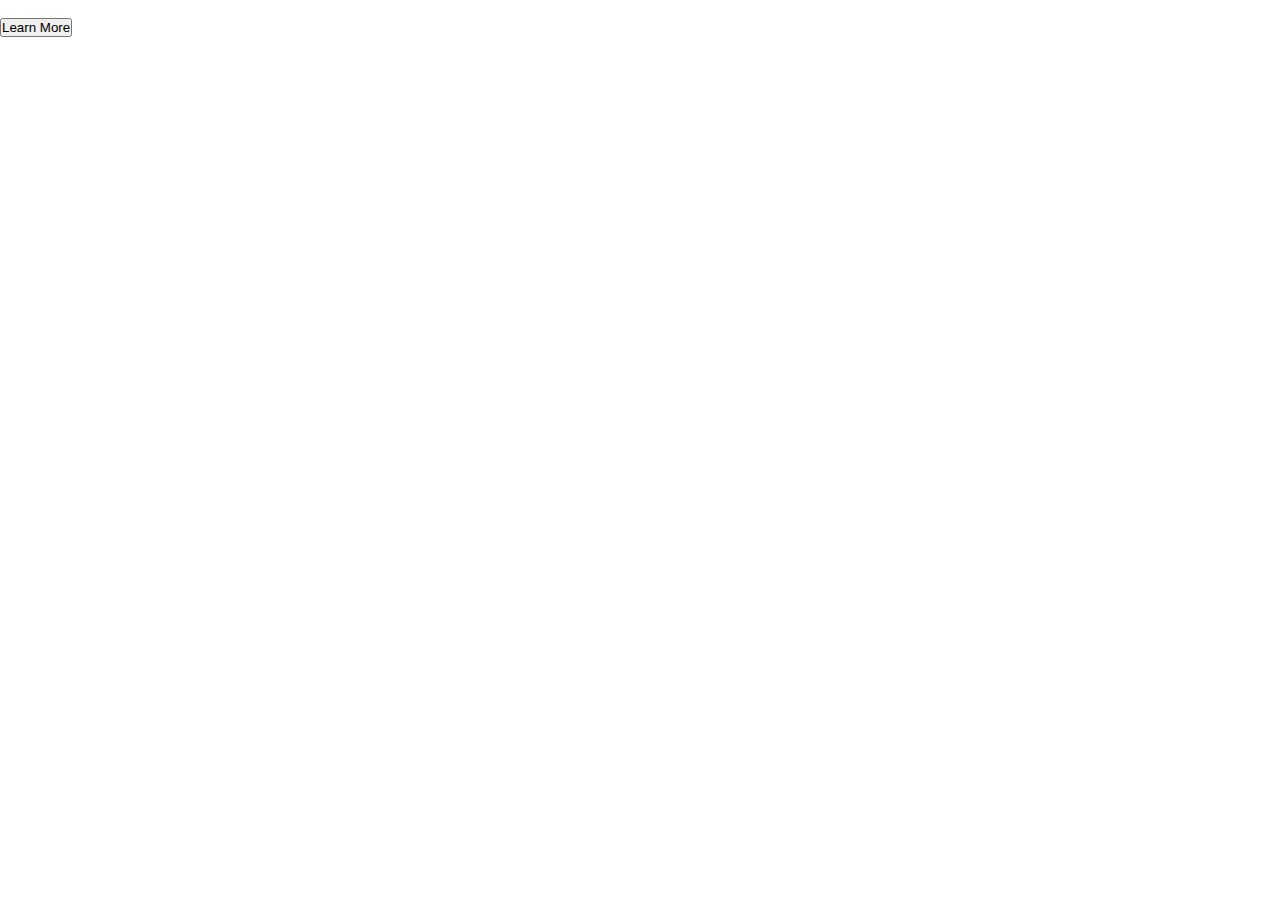
==== 3-Column Preview Card Component/index.html @ 97b5b9ae "Arquivos necessários e estruturas iniciais" ====
<!DOCTYPE html>
<html lang="pt-br">
<head>
    <link rel="stylesheet" href="style.css">
    <link rel="shortcut icon" href="favicon.ico" type="image/x-icon">
    <link href="https://fonts.googleapis.com/css2?family=Big+Shoulders+Display:wght@700&family=Lexend+Deca&display=swap" rel="stylesheet">

    <meta charset="UTF-8">
    <meta http-equiv="X-UA-Compatible" content="IE=edge">
    <meta name="viewport" content="width=device-width, initial-scale=1.0">

    <title>3 Column Preview Card - FrontEnd Mentor</title>
</head>
<body>
    <main>
        <div class="card">
            <img src="" alt="" class="icon">
            <h1 class="title"></h1>
            <p class="descrip"></p>
            <button>Learn More</button>
        </div>
    </main>
</body>
</html>
---- 3-Column Preview Card Component/style.css ----
*{
    margin: 0px;
    padding: 0px;
    box-sizing: border-box;
}

:root{
    --Laranja:hsl(31, 77%, 52%);
    --Ciano:hsl(184, 100%, 22%);
    --Verde:Very dark cyan: hsl(179, 100%, 13%);

    --Cinzaclaro:hsl(0, 0%, 95%);
    --paragrafos:hsla(0, 0%, 100%, 0.75);
}
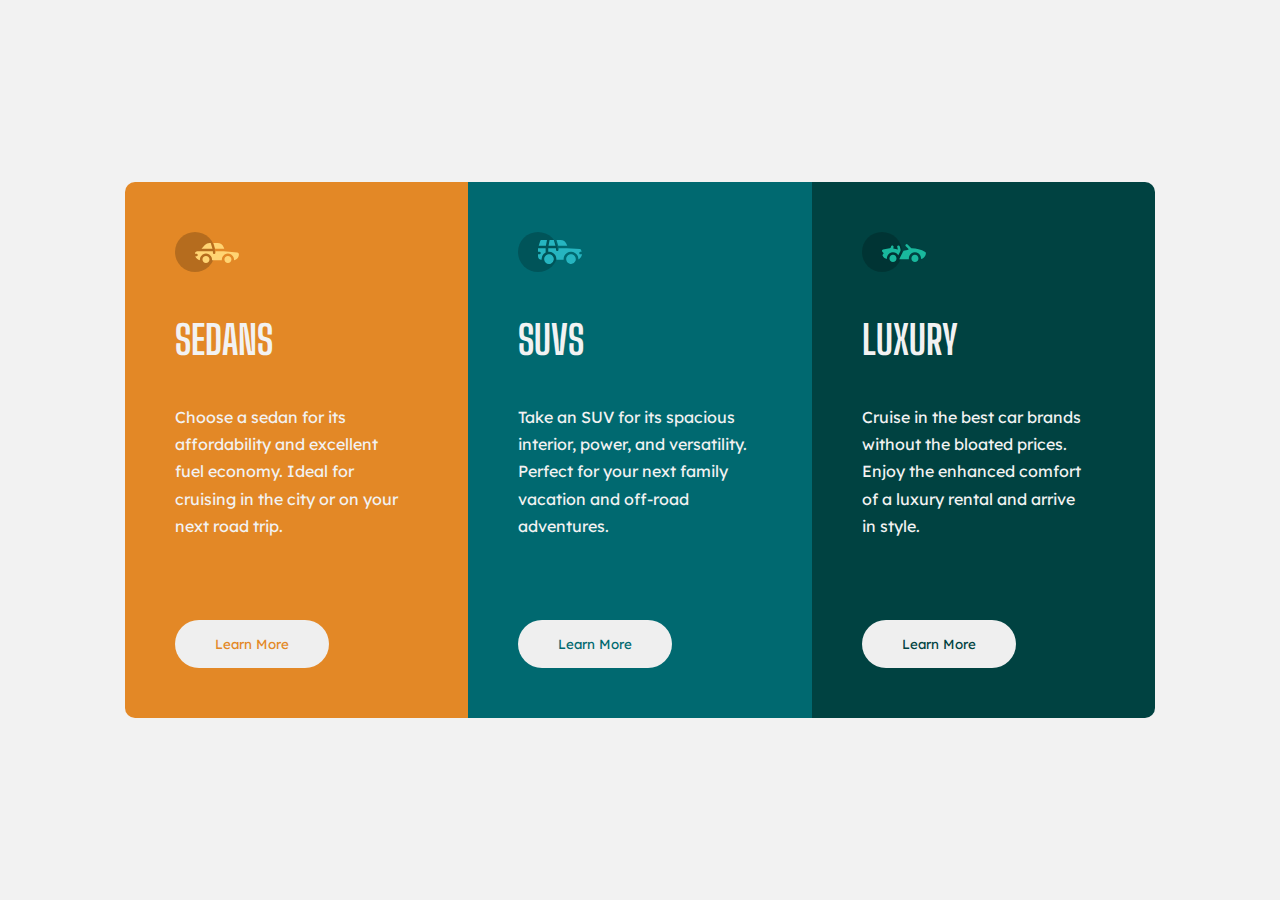
==== commit 8457a6ec: "Versão desktop" ====
--- a/3-Column Preview Card Component/index.html
+++ b/3-Column Preview Card Component/index.html
@@ -14,9 +14,23 @@
 <body>
     <main>
         <div class="card">
-            <img src="" alt="" class="icon">
-            <h1 class="title"></h1>
-            <p class="descrip"></p>
+            <img src="images/icon-sedans.svg" alt="" class="icon">
+            <h1 class="title">Sedans</h1>
+            <p class="descrip">Choose a sedan for its affordability and excellent fuel economy. Ideal for cruising in the city or on your next road trip.</p>
+            <button>Learn More</button>
+        </div>
+        <div class="card">
+            <img src="images/icon-suvs.svg" alt="" class="icon">
+            <h1 class="title">SUVs</h1>
+            <p class="descrip">Take an SUV for its spacious interior, power, and versatility. Perfect for your next family vacation 
+            and off-road adventures.</p>
+            <button>Learn More</button>
+        </div>
+        <div class="card">
+            <img src="images/icon-luxury.svg" alt="" class="icon">
+            <h1 class="title">Luxury</h1>
+            <p class="descrip">Cruise in the best car brands without the bloated prices. Enjoy the enhanced comfort of a luxury 
+            rental and arrive in style.</p>
             <button>Learn More</button>
         </div>
     </main>
--- a/3-Column Preview Card Component/style.css
+++ b/3-Column Preview Card Component/style.css
@@ -2,17 +2,87 @@
     margin: 0px;
     padding: 0px;
     box-sizing: border-box;
+    font-family: 'Lexend Deca', sans-serif;
 }
 
 :root{
     --Laranja:hsl(31, 77%, 52%);
     --Ciano:hsl(184, 100%, 22%);
-    --Verde:Very dark cyan: hsl(179, 100%, 13%);
+    --Verde:hsl(179, 100%, 13%);
 
     --Cinzaclaro:hsl(0, 0%, 95%);
     --paragrafos:hsla(0, 0%, 100%, 0.75);
 }
 
+body{
+    height: 100vh;
+    display: flex;
+    align-items: center;
+    justify-content: center;
+    background-color: var(--Cinzaclaro);
+}
+
+main{
+    width: 1030px;
+    display: grid;
+    grid-template-columns: 1fr 1fr 1fr;
+}
+
+.card{
+    padding: 50px;
+}
+
+.icon{
+    margin-bottom: 40px;
+}
+
+.title{
+    font-family: 'Big Shoulders Display', sans-serif;
+    font-size: 2.5rem;
+    text-transform: uppercase;
+    color: var(--Cinzaclaro);
+    margin-bottom: 40px;
+}
+
+.descrip{
+    line-height: 1.7;
+    margin-bottom: 80px;
+    color: var(--Cinzaclaro);
+    max-width: 23ch;
+}
+
+button{
+    padding: 1rem 2.5rem;
+    border-radius: 30px;
+    border: none;
+}
+
+.card:nth-child(1){
+    background-color: var(--Laranja);
+    border-radius: 10px 0px 0px 10px;
+}
+
+.card:nth-child(1) button{
+    color: var(--Laranja);
+}
+
+.card:nth-child(2){
+    background-color: var(--Ciano);
+}
+
+.card:nth-child(2) button{
+    color: var(--Ciano);
+}
+
+.card:nth-child(3){
+   background-color: var(--Verde);
+   border-radius: 0px 10px 10px 0px;
+}
+
+.card:nth-child(3) button{
+    color: var(--Verde);
+}
+
+@
 
 
-
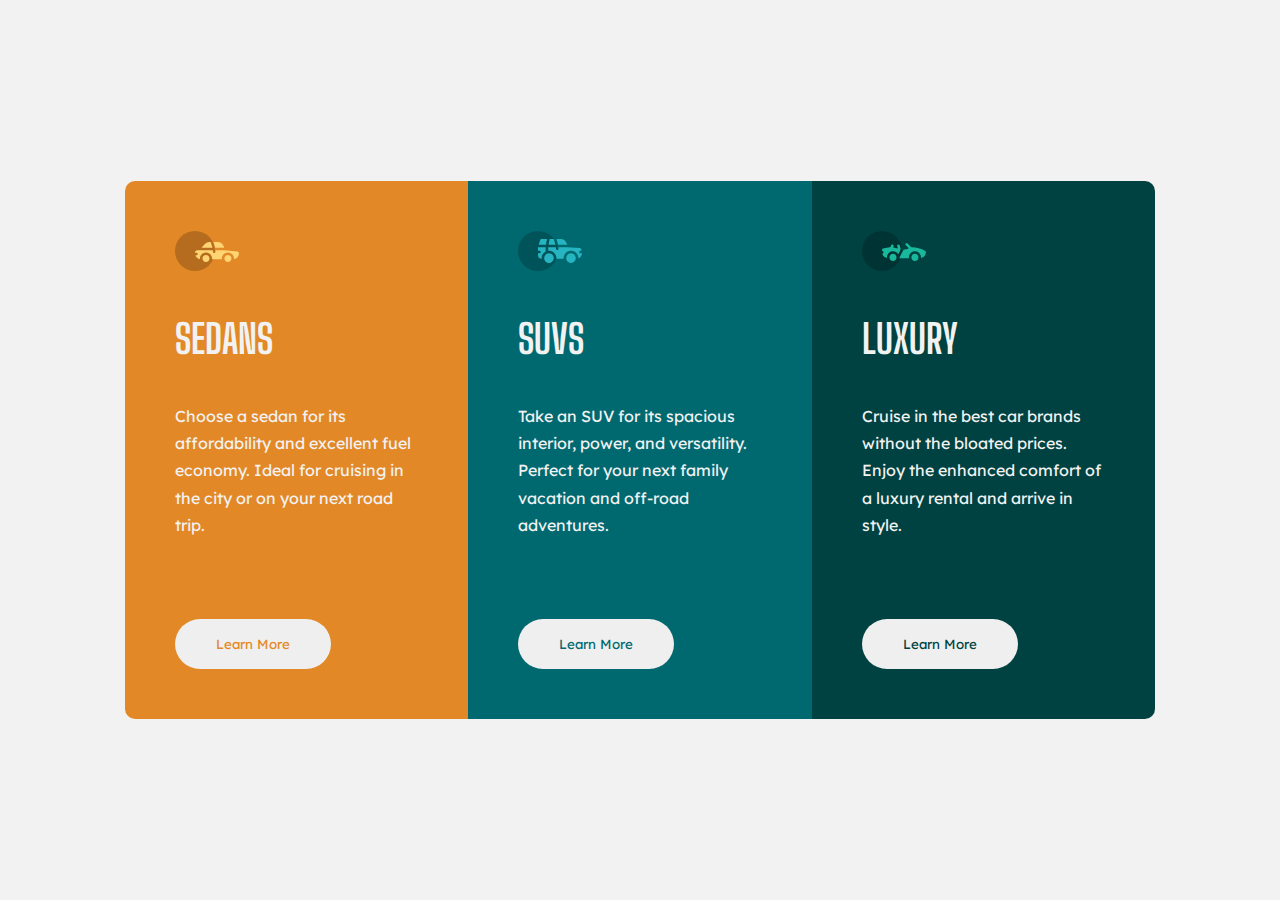
==== commit 4c3f0175: "Versão mobile" ====
--- a/3-Column Preview Card Component/index.html
+++ b/3-Column Preview Card Component/index.html
@@ -2,7 +2,7 @@
 <html lang="pt-br">
 <head>
     <link rel="stylesheet" href="style.css">
-    <link rel="shortcut icon" href="favicon.ico" type="image/x-icon">
+    <link rel="shortcut icon" href="images/favicon-32x32.png" type="image/x-icon">
     <link href="https://fonts.googleapis.com/css2?family=Big+Shoulders+Display:wght@700&family=Lexend+Deca&display=swap" rel="stylesheet">
 
     <meta charset="UTF-8">
--- a/3-Column Preview Card Component/style.css
+++ b/3-Column Preview Card Component/style.css
@@ -3,6 +3,7 @@
     padding: 0px;
     box-sizing: border-box;
     font-family: 'Lexend Deca', sans-serif;
+    transition: 0.5s;
 }
 
 :root{
@@ -46,15 +47,15 @@
 
 .descrip{
     line-height: 1.7;
+    color: var(--Cinzaclaro);
+    max-width: 24ch;
     margin-bottom: 80px;
-    color: var(--Cinzaclaro);
-    max-width: 23ch;
 }
 
 button{
     padding: 1rem 2.5rem;
     border-radius: 30px;
-    border: none;
+    border: 1px solid transparent;
 }
 
 .card:nth-child(1){
@@ -83,6 +84,29 @@
     color: var(--Verde);
 }
 
-@
+
+@media (max-width: 940px){
+    body{
+        height: 100%;
+        padding: 40px 20px;
+    }
+
+    main{
+        grid-template-columns: 1fr;
+        width: 400px;
+    }
+
+    .card:nth-child(1){
+        background-color: var(--Laranja);
+        border-radius: 10px 10px 0px 0px;
+    }
+
+    .card:nth-child(3){
+        background-color: var(--Verde);
+        border-radius: 0px 0px 10px 10px;
+     }
 
 
+}
+
+
